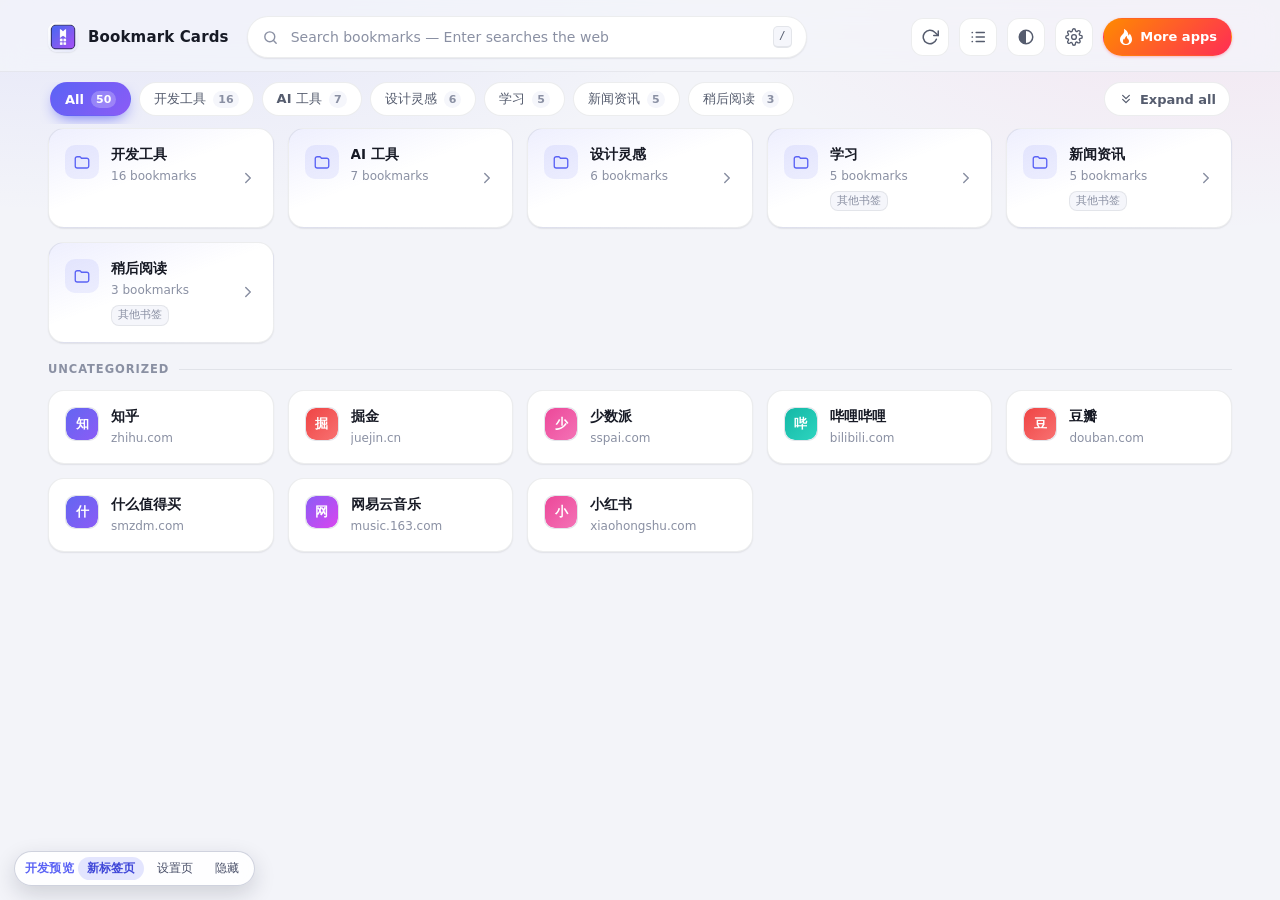
==== dev-preview.html @ dd0e58f6 "Initial release: 书签卡片 v1.0.0 把浏览器书签变成卡片式新标签页主页，纯原生 JS/CSS、零构建零依赖。  - 功能：卡片/列表双视图、文件夹 Tab 与面包屑下钻、即时搜索" ====
<!doctype html>
<html lang="zh-CN" data-theme="light">
  <head>
    <meta charset="utf-8">
    <meta name="viewport" content="width=device-width, initial-scale=1">
    <title>开发预览 · 书签卡片</title>
    <link rel="icon" href="icons/icon48.png">
    <script src="dev/mock-chrome.js"></script>
    <style>
      .devbar {
        position: fixed;
        left: 14px;
        bottom: 14px;
        z-index: 99;
        display: flex;
        align-items: center;
        gap: 4px;
        padding: 5px 6px 5px 10px;
        border: 1px solid rgba(120, 130, 160, 0.35);
        border-radius: 999px;
        background: rgba(255, 255, 255, 0.86);
        box-shadow: 0 8px 22px rgba(20, 24, 46, 0.16);
        backdrop-filter: blur(10px) saturate(1.4);
        font: 12px/1.4 system-ui, -apple-system, "PingFang SC", sans-serif;
        color: #4a5069;
      }
      .devbar__tag {
        font-weight: 600;
        letter-spacing: 0.02em;
        color: #5b63f5;
      }
      .devbar a,
      .devbar button {
        padding: 3px 9px;
        border: 0;
        border-radius: 999px;
        background: transparent;
        color: inherit;
        font: inherit;
        text-decoration: none;
        cursor: pointer;
      }
      .devbar a:hover,
      .devbar button:hover {
        background: rgba(91, 99, 245, 0.12);
      }
      .devbar a[aria-current="page"] {
        background: rgba(91, 99, 245, 0.16);
        color: #3f47d8;
        font-weight: 600;
      }
      html[data-theme="dark"] .devbar {
        border-color: rgba(150, 160, 200, 0.22);
        background: rgba(24, 27, 38, 0.86);
        color: #b8bed6;
      }
      html[data-theme="dark"] .devbar a[aria-current="page"] {
        color: #a9b0ff;
      }
    </style>
  </head>
  <body>
    <div class="devbar" id="devbar">
      <span class="devbar__tag">开发预览</span>
      <a href="?page=newtab">新标签页</a>
      <a href="?page=options">设置页</a>
      <button type="button" id="devbarHide">隐藏</button>
    </div>

    <script>
      (() => {
        'use strict';

        const params = new URLSearchParams(location.search);
        const page = (params.get('page') || 'newtab').replace(/[^a-z0-9_-]/gi, '');
        const target = `${page}.html`;

        /* 加时间戳绕开浏览器缓存，保证预览始终反映当前文件 */
        const bust = (url) => `${url}${String(url).includes('?') ? '&' : '?'}v=${Date.now()}`;

        function loadScript(src) {
          return new Promise((resolve, reject) => {
            const el = document.createElement('script');
            el.src = bust(src);
            el.onload = () => resolve();
            el.onerror = () => reject(new Error(`无法加载脚本：${src}`));
            document.head.append(el);
          });
        }

        async function boot() {
          const response = await fetch(target, { cache: 'no-store' });
          if (!response.ok) throw new Error(`${target} 返回 ${response.status}`);
          const source = await response.text();
          const doc = new DOMParser().parseFromString(source, 'text/html');
          document.title = `开发预览 · ${doc.title}`;

          /* head 里的脚本与样式，保持原有顺序（theme-init 必须先跑） */
          for (const node of doc.head.children) {
            if (node.tagName === 'SCRIPT' && node.getAttribute('src')) {
              await loadScript(node.getAttribute('src'));
            } else if (node.tagName === 'LINK') {
              const link = node.cloneNode(true);
              link.href = bust(link.getAttribute('href'));
              document.head.append(link);
            }
          }

          /* 页面结构（脚本留到后面按顺序执行） */
          document.body.className = doc.body.className;
          for (const node of doc.body.children) {
            if (node.tagName === 'SCRIPT') continue;
            document.body.append(document.importNode(node, true));
          }

          for (const node of doc.body.children) {
            if (node.tagName !== 'SCRIPT') continue;
            const src = node.getAttribute('src');
            if (!src) continue;
            await loadScript(src);
          }
        }

        const devbar = document.getElementById('devbar');
        for (const link of devbar.querySelectorAll('a')) {
          const value = new URL(link.href).searchParams.get('page') || 'newtab';
          if (value === page) link.setAttribute('aria-current', 'page');
        }
        document.getElementById('devbarHide').addEventListener('click', () => {
          devbar.style.display = 'none';
        });
        if (params.get('clean') === '1') devbar.style.display = 'none';

        boot().catch((err) => {
          document.body.insertAdjacentHTML(
            'afterbegin',
            `<pre style="margin:24px;padding:16px;border-radius:12px;background:#fff2f2;color:#a3242c;font:13px/1.6 ui-monospace,monospace;white-space:pre-wrap">开发预览启动失败：${err.message}
请用 HTTP 方式访问本页（扩展页面无法被 file:// 直接 fetch），例如在项目目录运行：
  python3 -m http.server 8899
然后打开 http://localhost:8899/dev-preview.html</pre>`
          );
        });
      })();
    </script>
  </body>
</html>
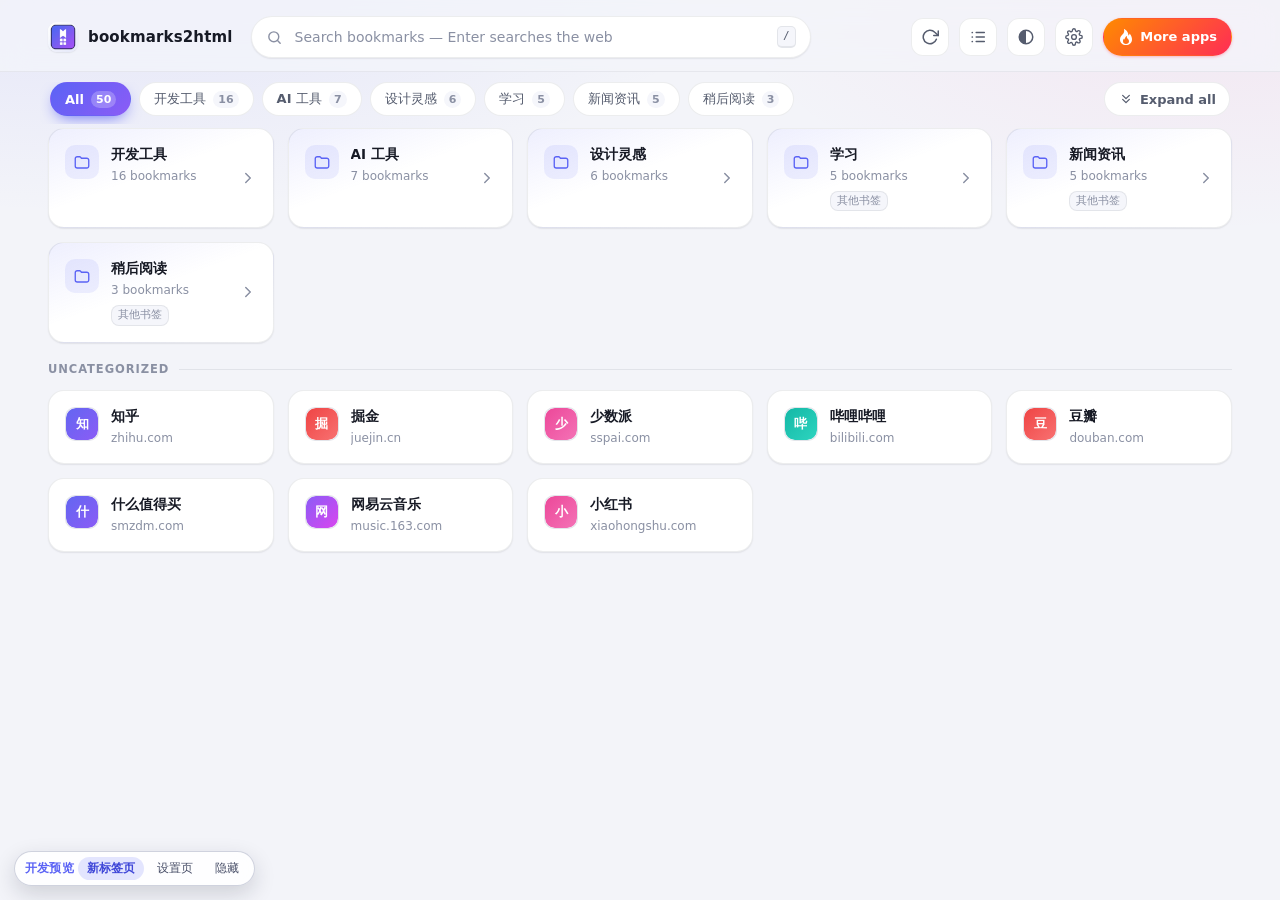
==== commit 56fdfc73: "refactor: 项目名统一为 bookmarks2html 按「中英文全改」口径重命名，替换旧的 书签卡片 / Bookmark Cards / Bookmarks to Cards：  - ma" ====
--- a/dev-preview.html
+++ b/dev-preview.html
@@ -3,7 +3,7 @@
   <head>
     <meta charset="utf-8">
     <meta name="viewport" content="width=device-width, initial-scale=1">
-    <title>开发预览 · 书签卡片</title>
+    <title>开发预览 · bookmarks2html</title>
     <link rel="icon" href="icons/icon48.png">
     <script src="dev/mock-chrome.js"></script>
     <style>
